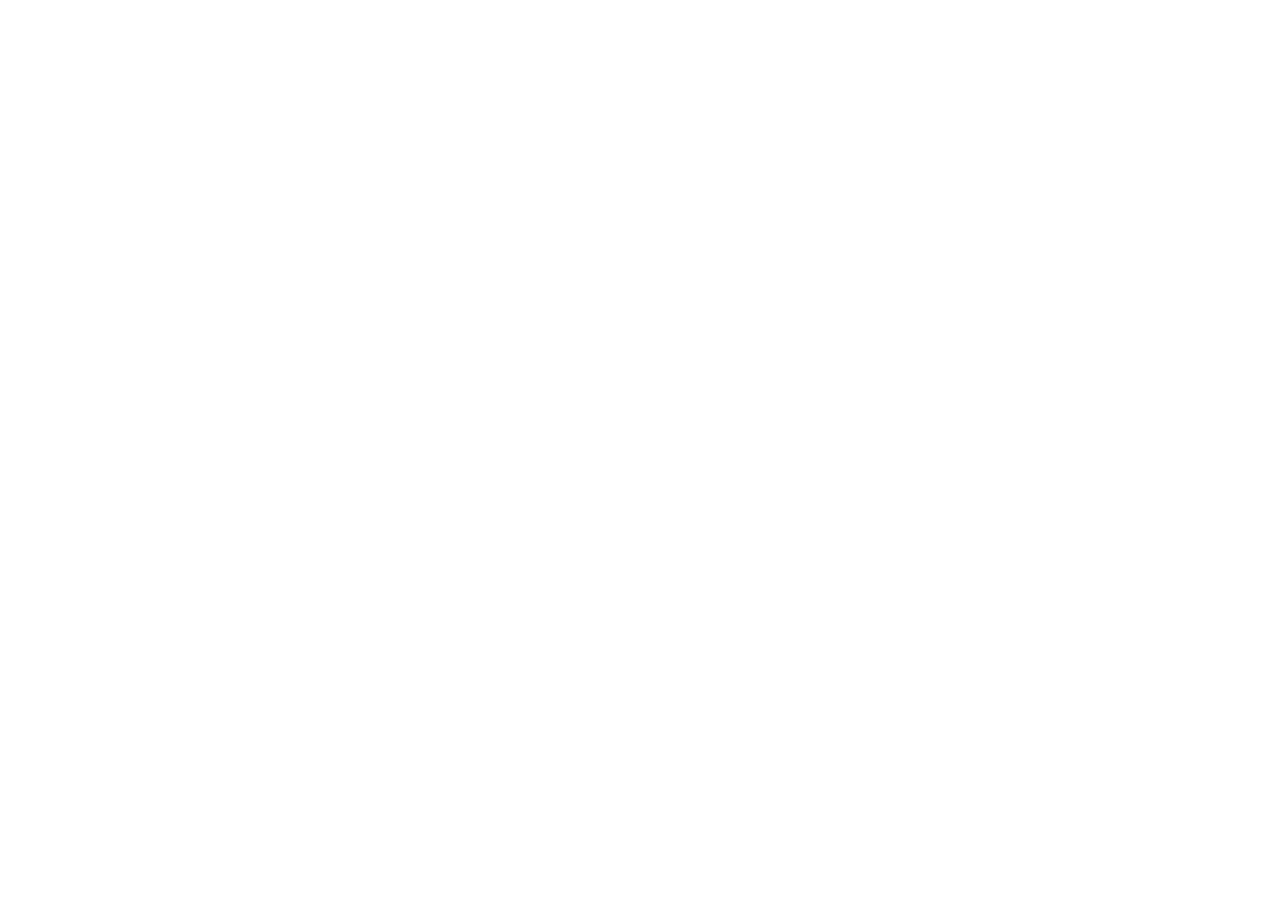
==== index.html @ 147e4f9a "feat: scaffold squeeze page redesign project Initialize React application with Tailwind CSS, Vite, a" ====
<!doctype html>
<html lang="pt-BR">
  <head>
    <meta charset="UTF-8" />
    <meta name="viewport" content="width=device-width, initial-scale=1.0" />
    <title>The Stories — Redesign e Otimizador de Squeeze Page</title>
    <meta name="description" content="Diagnóstico de conversão aprofundado e redesign editorial de alta performance para a squeeze page de The Stories (thestories.cc), com testes de variantes, prévia de edições, comparador antes/depois e exportador de código limpo pronto para publicação." />
    <meta property="og:title" content="The Stories — Redesign e Otimizador de Squeeze Page" />
    <meta property="og:description" content="Diagnóstico de conversão aprofundado e redesign editorial de alta performance para a squeeze page de The Stories (thestories.cc), com testes de variantes, prévia de edições, comparador antes/depois e exportador de código limpo pronto para publicação." />
    <meta property="og:type" content="website" />
    <meta name="twitter:card" content="summary_large_image" />
    <link rel="preconnect" href="https://fonts.googleapis.com" />
    <link rel="preconnect" href="https://fonts.gstatic.com" crossorigin />
    <link href="https://fonts.googleapis.com/css2?family=Cormorant+Garamond:ital,wght@0,400;0,500;0,600;0,700;1,400;1,600&family=Newsreader:ital,opsz,wght@0,6..72,400;0,6..72,500;1,6..72,400;1,500&family=Plus+Jakarta+Sans:wght@400;500;600;700&display=swap" rel="stylesheet" />
    <link rel="icon" type="image/vnd.microsoft.icon" href="https://fonts.gstatic.com/s/e/notoemoji/17.0/1f9f8/32.png" />
  </head>
  <body class="bg-stone-50 text-stone-900 antialiased selection:bg-stone-200 selection:text-stone-900">
    <div id="root"></div>
    <script type="module" src="/src/main.tsx"></script>
  </body>
</html>
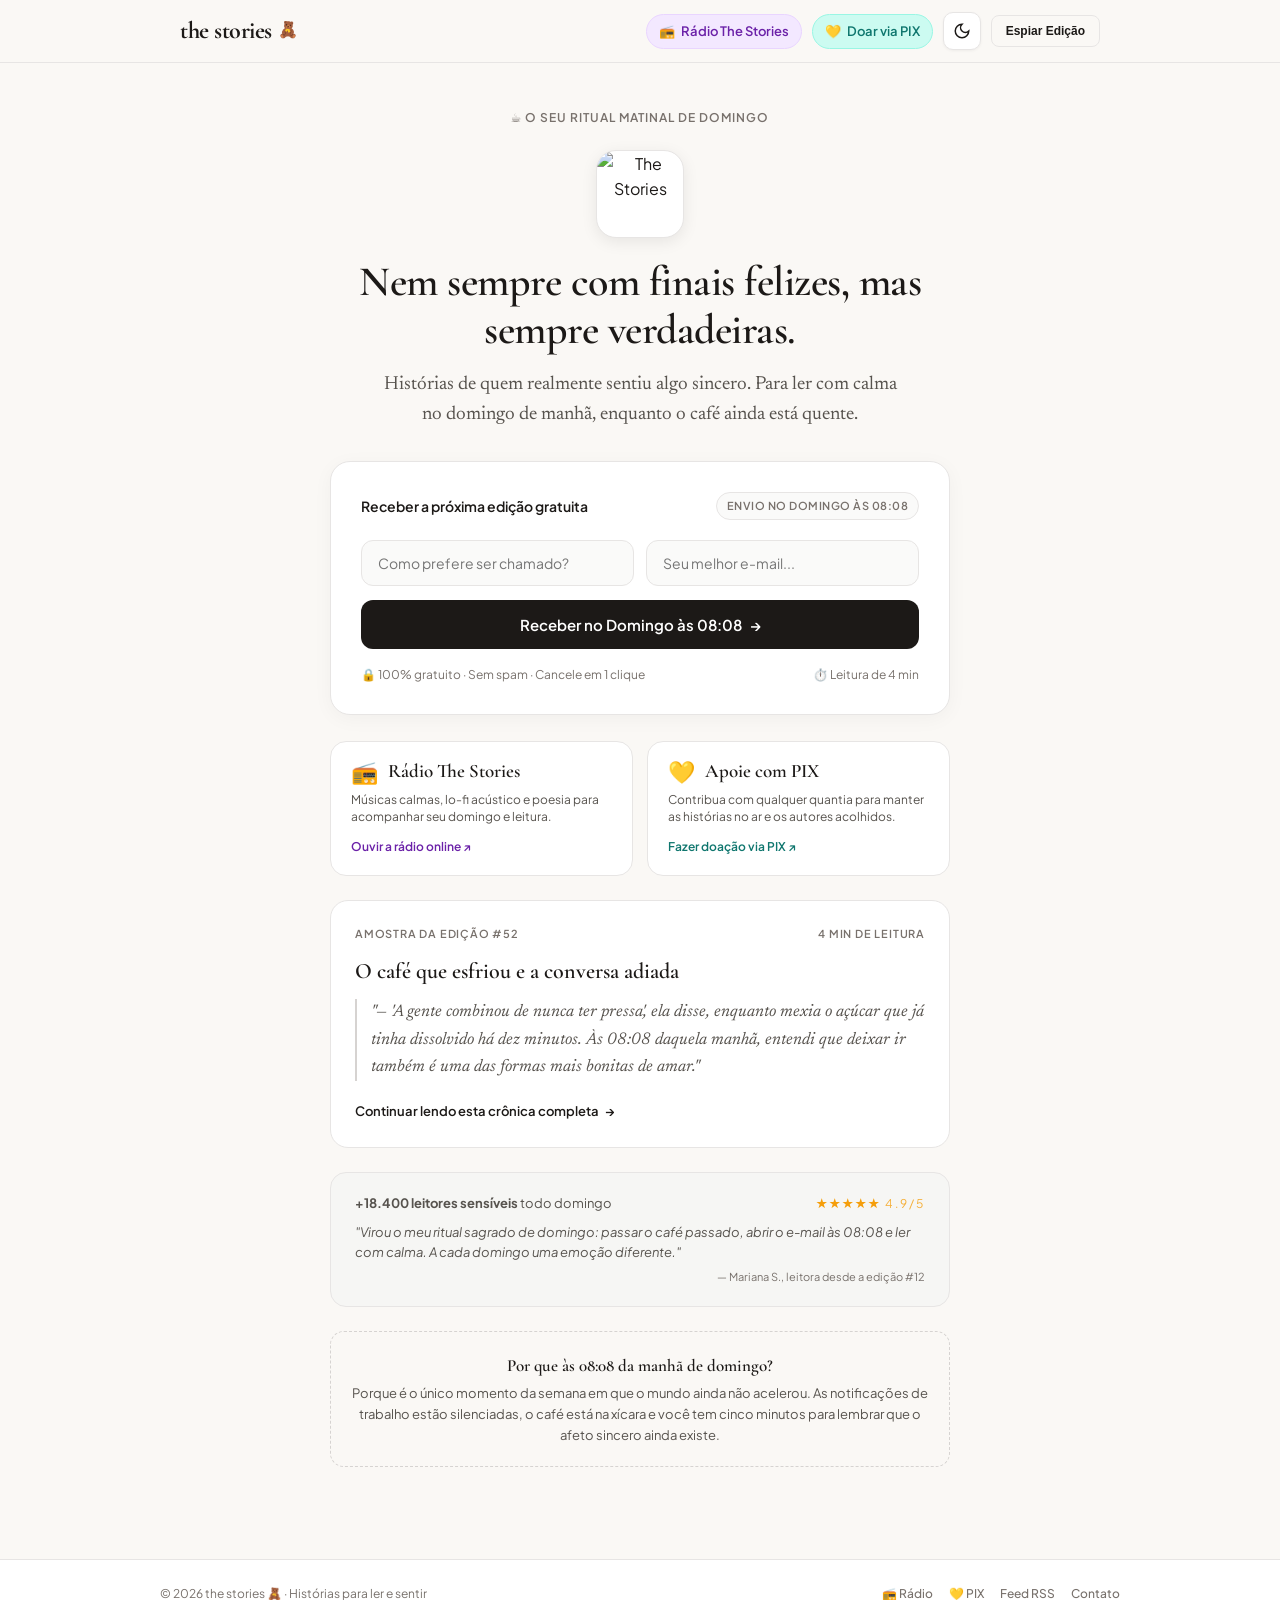
==== commit 9de3ce0e: "chore: update SEO and site infrastructure Standardize metadata across HTML files to improve indexing" ====
--- a/index.html
+++ b/index.html
@@ -1,22 +1,335 @@
-<!doctype html>
+<!DOCTYPE html>
 <html lang="pt-BR">
-  <head>
-    <meta charset="UTF-8" />
-    <meta name="viewport" content="width=device-width, initial-scale=1.0" />
-    <title>The Stories — Redesign e Otimizador de Squeeze Page</title>
-    <meta name="description" content="Diagnóstico de conversão aprofundado e redesign editorial de alta performance para a squeeze page de The Stories (thestories.cc), com testes de variantes, prévia de edições, comparador antes/depois e exportador de código limpo pronto para publicação." />
-    <meta property="og:title" content="The Stories — Redesign e Otimizador de Squeeze Page" />
-    <meta property="og:description" content="Diagnóstico de conversão aprofundado e redesign editorial de alta performance para a squeeze page de The Stories (thestories.cc), com testes de variantes, prévia de edições, comparador antes/depois e exportador de código limpo pronto para publicação." />
-    <meta property="og:type" content="website" />
-    <meta name="twitter:card" content="summary_large_image" />
-    <link rel="preconnect" href="https://fonts.googleapis.com" />
-    <link rel="preconnect" href="https://fonts.gstatic.com" crossorigin />
-    <link href="https://fonts.googleapis.com/css2?family=Cormorant+Garamond:ital,wght@0,400;0,500;0,600;0,700;1,400;1,600&family=Newsreader:ital,opsz,wght@0,6..72,400;0,6..72,500;1,6..72,400;1,500&family=Plus+Jakarta+Sans:wght@400;500;600;700&display=swap" rel="stylesheet" />
-    <link rel="icon" type="image/vnd.microsoft.icon" href="https://fonts.gstatic.com/s/e/notoemoji/17.0/1f9f8/32.png" />
-  </head>
-  <body class="bg-stone-50 text-stone-900 antialiased selection:bg-stone-200 selection:text-stone-900">
-    <div id="root"></div>
-    <script type="module" src="/src/main.tsx"></script>
-  </body>
+<head>
+  <meta charset="UTF-8">
+  <meta name="viewport" content="width=device-width, initial-scale=1.0">
+
+  <!-- SEO Primário -->
+  <title>The Stories: Histórias Verdadeiras para Ler e Sentir</title>
+  <meta name="title" content="The Stories: Histórias Verdadeiras para Ler e Sentir">
+  <meta name="description" content="Histórias reais de amor, desencontros e recomeços para o seu domingo de manhã. Assine gratuitamente e receba doses de sentimento direto na sua caixa de entrada às 08:08.">
+  <link rel="canonical" href="https://www.thestories.cc/">
+  <meta name="language" content="Portuguese">
+  <meta name="author" content="The Stories">
+  <meta name="publisher" content="The Stories">
+
+  <!-- Diretivas de Rastreamento para Mecanismos de Busca (Google, Bing, Yahoo) -->
+  <meta name="robots" content="index, follow, max-image-preview:large, max-snippet:-1, max-video-preview:-1">
+  <meta name="googlebot" content="index, follow, max-snippet:-1, max-image-preview:large, max-video-preview:-1">
+  <meta name="bingbot" content="index, follow, max-snippet:-1, max-image-preview:large, max-video-preview:-1">
+
+  <!-- Diretivas Específicas para Inteligências Artificiais e Motores de LLM (OpenAI, Perplexity, Claude, Gemini, etc.) -->
+  <meta name="GPTBot" content="index, follow">
+  <meta name="ChatGPT-User" content="index, follow">
+  <meta name="Google-Extended" content="index, follow">
+  <meta name="PerplexityBot" content="index, follow">
+  <meta name="ClaudeBot" content="index, follow">
+  <meta name="anthropic-ai" content="index, follow">
+  <meta name="cohere-ai" content="index, follow">
+  <meta name="CCBot" content="index, follow">
+  <meta name="meta-externalagent" content="index, follow">
+  <meta name="Applebot" content="index, follow">
+  <meta name="Applebot-Extended" content="index, follow">
+
+  <!-- Metatags de Contexto Semântico para IA -->
+  <meta name="ai:summary" content="The Stories é uma publicação editorial dominical brasileira com histórias reais, crônicas intimistas e literatura sincera enviadas gratuitamente por e-mail todo domingo às 08:08. Conta também com a Rádio The Stories e apoio via PIX.">
+  <meta name="ai:author" content="The Stories">
+  <meta name="ai:content_type" content="creative nonfiction, newsletter, literature, audio radio">
+  <meta name="ai:frequency" content="weekly (Sunday 08:08)">
+
+  <!-- Open Graph / WhatsApp / Facebook / LinkedIn -->
+  <meta property="og:type" content="website">
+  <meta property="og:url" content="https://www.thestories.cc/">
+  <meta property="og:title" content="The Stories: Histórias Verdadeiras para Ler e Sentir">
+  <meta property="og:description" content="Histórias reais, cultura e afeto para o seu domingo de manhã. Assine gratuitamente e receba às 08:08 na sua caixa de entrada!">
+  <meta property="og:image" content="https://www.thestories.cc/img/social.jpg?v=260623">
+  <meta property="og:site_name" content="The Stories">
+  <meta property="og:locale" content="pt_BR">
+
+  <!-- Twitter / X -->
+  <meta name="twitter:card" content="summary_large_image">
+  <meta name="twitter:url" content="https://www.thestories.cc/">
+  <meta name="twitter:title" content="The Stories: Histórias Verdadeiras para Ler e Sentir">
+  <meta name="twitter:description" content="Histórias reais de amor e recomeços entregues todo domingo às 08:08.">
+  <meta name="twitter:image" content="https://www.thestories.cc/img/social.jpg?v=260623">
+
+  <!-- Favicon e RSS Oficial -->
+  <link rel="icon" type="image/vnd.microsoft.icon" href="https://fonts.gstatic.com/s/e/notoemoji/17.0/1f9f8/32.png"/>
+  <link rel="service.post" type="application/atom+xml" title="The Stories - Atom" href="https://feeds.feedburner.com/thestoriescc" />
+
+  <!-- Tipografia Editorial Google Fonts -->
+  <link rel="preconnect" href="https://fonts.googleapis.com">
+  <link rel="preconnect" href="https://fonts.gstatic.com" crossorigin>
+  <link href="https://fonts.googleapis.com/css2?family=Cormorant+Garamond:ital,wght@0,500;0,600;0,700;1,400;1,600&family=Newsreader:ital,opsz,wght@0,6..72,400;0,6..72,500;1,6..72,400&family=Plus+Jakarta+Sans:wght@400;500;600;700&display=swap" rel="stylesheet">
+
+  <!-- Google Tag Manager Oficial -->
+  <script async src="https://www.googletagmanager.com/gtag/js?id=G-TZBPFV014K"></script>
+  <script>
+    window.dataLayer = window.dataLayer || [];
+    function gtag(){dataLayer.push(arguments);}
+    gtag('js', new Date());
+    gtag('config', 'G-TZBPFV014K', { 'cookie_domain': 'auto' });
+  </script>
+
+  <!-- Schema.org Dados Estruturados (JSON-LD) para Rastreamento Semântico e Compreensão de IA -->
+  <script type="application/ld+json">
+  {
+    "@context": "https://schema.org",
+    "@graph": [
+      {
+        "@type": "WebSite",
+        "@id": "https://www.thestories.cc/#website",
+        "url": "https://www.thestories.cc/",
+        "name": "The Stories",
+        "description": "Histórias reais de amor, desencontros e recomeços para ler no domingo de manhã às 08:08.",
+        "inLanguage": "pt-BR",
+        "publisher": {
+          "@id": "https://www.thestories.cc/#organization"
+        }
+      },
+      {
+        "@type": "NewsMediaOrganization",
+        "@id": "https://www.thestories.cc/#organization",
+        "name": "The Stories",
+        "url": "https://www.thestories.cc/",
+        "logo": {
+          "@type": "ImageObject",
+          "url": "https://i.imgur.com/owFGbM2.png",
+          "width": "200",
+          "height": "200"
+        },
+        "sameAs": [
+          "https://thestories.cc/radio",
+          "https://thestories.cc/pix",
+          "https://feeds.feedburner.com/thestoriescc"
+        ]
+      },
+      {
+        "@type": "Periodical",
+        "@id": "https://www.thestories.cc/#periodical",
+        "name": "The Stories — Edição Dominical",
+        "description": "Crônicas reais, intimidade e literatura para ler no domingo de manhã às 08:08.",
+        "issuanceType": "Weekly",
+        "frequency": "P1W",
+        "offers": {
+          "@type": "Offer",
+          "price": "0",
+          "priceCurrency": "BRL",
+          "availability": "https://schema.org/InStock",
+          "description": "Assinatura gratuita semanal por e-mail"
+        }
+      }
+    ]
+  }
+  </script>
+
+  <!-- Estilos Nativos CSS (Zero dependências externas de build) -->
+  <link rel="stylesheet" href="/style.css">
+</head>
+<body>
+
+  <!-- Topo com Logo, Links (Rádio e PIX) e Alternador Sol/Lua -->
+  <header>
+    <div class="header-container">
+      <a href="/" class="brand-logo-text" title="The Stories — Página Inicial">
+        <span>the stories</span>
+        <span style="font-size: 16px;">🧸</span>
+      </a>
+
+      <div class="header-actions">
+        <!-- Botão Rádio The Stories -->
+        <a href="https://thestories.cc/radio" class="nav-action-link nav-radio" target="_blank" rel="noopener noreferrer" title="Ouvir a Rádio The Stories">
+          <span>📻</span>
+          <span>Rádio<span class="btn-label-long"> The Stories</span></span>
+        </a>
+
+        <!-- Botão Apoio / Doação PIX -->
+        <a href="https://thestories.cc/pix" class="nav-action-link nav-pix" target="_blank" rel="noopener noreferrer" title="Apoiar o projeto via PIX">
+          <span>💛</span>
+          <span>Doar<span class="btn-label-long"> via PIX</span></span>
+        </a>
+
+        <!-- Botão Alternador Sol / Lua (Claro / Escuro) -->
+        <button
+          type="button"
+          class="theme-toggle-btn"
+          id="themeToggleBtn"
+          onclick="toggleTheme()"
+          title="Alternar entre modo Claro e Escuro"
+          aria-label="Alternar modo claro e escuro"
+        >
+          <!-- Ícone da Lua (exibido no modo Claro) -->
+          <svg class="icon-moon" xmlns="http://www.w3.org/2000/svg" viewBox="0 0 24 24" fill="none" stroke="currentColor">
+            <path d="M12 3a6 6 0 0 0 9 9 9 9 0 1 1-9-9Z"></path>
+          </svg>
+          <!-- Ícone do Sol (exibido no modo Escuro) -->
+          <svg class="icon-sun" xmlns="http://www.w3.org/2000/svg" viewBox="0 0 24 24" fill="none" stroke="currentColor">
+            <circle cx="12" cy="12" r="4"></circle>
+            <path d="M12 2v2"></path>
+            <path d="M12 20v2"></path>
+            <path d="m4.93 4.93 1.41 1.41"></path>
+            <path d="m17.66 17.66 1.41 1.41"></path>
+            <path d="M2 12h2"></path>
+            <path d="M20 12h2"></path>
+            <path d="m6.34 17.66-1.41 1.41"></path>
+            <path d="m19.07 4.93-1.41 1.41"></path>
+          </svg>
+        </button>
+
+        <button type="button" class="header-cta-btn" onclick="openStoryModal()">
+          <span>Espiar Edição</span>
+        </button>
+      </div>
+    </div>
+  </header>
+
+  <!-- Conteúdo Principal -->
+  <main id="topo">
+    <div class="kicker">
+      <span>☕ O seu ritual matinal de domingo</span>
+    </div>
+
+    <!-- Logo Oficial Perfeitamente Centralizada -->
+    <div class="logo-container" style="display: flex; justify-content: center; align-items: center; width: 100%; margin: 0 auto 20px auto; text-align: center;">
+      <img src="https://i.imgur.com/owFGbM2.png" alt="The Stories" class="logo" width="88" height="88" style="display: block; margin: 0 auto;" />
+    </div>
+
+    <!-- Título Principal -->
+    <h1>Nem sempre com finais felizes, mas sempre verdadeiras.</h1>
+
+    <!-- Descrição com Proposta de Valor -->
+    <p class="description">
+      Histórias de quem realmente sentiu algo sincero. Para ler com calma no domingo de manhã, enquanto o café ainda está quente.
+    </p>
+
+    <!-- Formulário Oficial com Integração Real do app.thestories.cc -->
+    <div class="form-card" id="formulario">
+      <div class="form-header">
+        <span class="form-title">Receber a próxima edição gratuita</span>
+        <span class="form-schedule-tag">Envio no Domingo às 08:08</span>
+      </div>
+
+      <script>var submitted = false;</script>
+      <iframe name="hidden_iframe" id="hidden_iframe" style="display:none;" onload="if(submitted) { window.location='https://thestories.cc/obrigado'; }"></iframe>
+
+      <form class="subscribe-form" action="https://app.thestories.cc/subscription/form" method="POST" target="hidden_iframe" onsubmit="submitted=true;">
+        <input type="hidden" name="nonce" />
+        <input id="02785" type="checkbox" name="l" checked value="027850e9-f9e0-4bd9-9d7b-37b5ce9c00ac" style="display:none;" />
+
+        <div class="input-grid">
+          <input type="text" name="name" placeholder="Como prefere ser chamado?" autocomplete="given-name">
+          <input type="email" name="email" placeholder="Seu melhor e-mail..." required autocomplete="email">
+        </div>
+
+        <button type="submit" class="btn-submit">
+          <span>Receber no Domingo às 08:08</span>
+          <span>→</span>
+        </button>
+      </form>
+
+      <div class="trust-guarantee">
+        <span>🔒 100% gratuito · Sem spam · Cancele em 1 clique</span>
+        <span>⏱️ Leitura de 4 min</span>
+      </div>
+    </div>
+
+    <!-- Destaque para Rádio e Doação PIX -->
+    <div class="channels-grid">
+      <a href="https://thestories.cc/radio" target="_blank" rel="noopener noreferrer" class="channel-card channel-radio" title="Ouvir Rádio The Stories">
+        <div>
+          <div class="channel-top">
+            <span class="channel-icon">📻</span>
+            <div class="channel-title">Rádio The Stories</div>
+          </div>
+          <div class="channel-desc">Músicas calmas, lo-fi acústico e poesia para acompanhar seu domingo e leitura.</div>
+        </div>
+        <div class="channel-action">Ouvir a rádio online ↗</div>
+      </a>
+
+      <a href="https://thestories.cc/pix" target="_blank" rel="noopener noreferrer" class="channel-card channel-pix" title="Apoiar o projeto via PIX">
+        <div>
+          <div class="channel-top">
+            <span class="channel-icon">💛</span>
+            <div class="channel-title">Apoie com PIX</div>
+          </div>
+          <div class="channel-desc">Contribua com qualquer quantia para manter as histórias no ar e os autores acolhidos.</div>
+        </div>
+        <div class="channel-action">Fazer doação via PIX ↗</div>
+      </a>
+    </div>
+
+    <!-- Amostra de Domingo (Degustação de Conteúdo) -->
+    <div class="teaser-card">
+      <div class="teaser-top">
+        <span>Amostra da Edição #52</span>
+        <span>4 min de leitura</span>
+      </div>
+      <div class="teaser-title">O café que esfriou e a conversa adiada</div>
+      <div class="teaser-quote">
+        "— 'A gente combinou de nunca ter pressa', ela disse, enquanto mexia o açúcar que já tinha dissolvido há dez minutos. Às 08:08 daquela manhã, entendi que deixar ir também é uma das formas mais bonitas de amar."
+      </div>
+      <button type="button" class="teaser-read-btn" onclick="openStoryModal()">
+        <span>Continuar lendo esta crônica completa</span>
+        <span>→</span>
+      </button>
+    </div>
+
+    <!-- Prova Social -->
+    <div class="social-proof-box">
+      <div class="social-proof-header">
+        <div><strong>+18.400 leitores sensíveis</strong> todo domingo</div>
+        <div class="stars">★★★★★ <span style="font-size:12px; opacity:0.8;">4.9/5</span></div>
+      </div>
+      <div class="testimonial-text">
+        "Virou o meu ritual sagrado de domingo: passar o café passado, abrir o e-mail às 08:08 e ler com calma. A cada domingo uma emoção diferente."
+      </div>
+      <div class="testimonial-author">— Mariana S., leitora desde a edição #12</div>
+    </div>
+
+    <!-- Contexto do Ritual das 08:08 -->
+    <div class="ritual-section">
+      <strong>Por que às 08:08 da manhã de domingo?</strong>
+      Porque é o único momento da semana em que o mundo ainda não acelerou. As notificações de trabalho estão silenciadas, o café está na xícara e você tem cinco minutos para lembrar que o afeto sincero ainda existe.
+    </div>
+  </main>
+
+  <!-- Rodapé -->
+  <footer>
+    <div class="footer-content">
+      <div>© 2026 the stories 🧸 · Histórias para ler e sentir</div>
+      <div class="footer-links">
+        <a href="https://thestories.cc/radio" target="_blank" rel="noopener noreferrer">📻 Rádio</a>
+        <a href="https://thestories.cc/pix" target="_blank" rel="noopener noreferrer">💛 PIX</a>
+        <a href="https://feeds.feedburner.com/thestoriescc" target="_blank" rel="noopener noreferrer">Feed RSS</a>
+        <a href="mailto:contato@thestories.cc">Contato</a>
+      </div>
+    </div>
+  </footer>
+
+  <!-- Modal Interativo de Leitura Completa -->
+  <div class="modal-backdrop" id="storyModal" onclick="closeStoryModal(event)">
+    <div class="modal-card" onclick="event.stopPropagation()">
+      <button type="button" class="modal-close-btn" onclick="closeStoryModal()" aria-label="Fechar">&times;</button>
+      
+      <div class="modal-meta">Edição #52 · Domingo às 08:08</div>
+      <h2 class="modal-title">O café que esfriou e a conversa adiada</h2>
+
+      <div class="modal-body">
+        <p>A gente combinou de nunca ter pressa, ela disse, enquanto mexia o açúcar que já tinha dissolvido há dez minutos. A xícara de porcelana já estava morna, mas ninguém ousava interromper o silêncio que precedia a decisão.</p>
+        <p>O amor adulto raramente acaba com portas batendo ou gritos no corredor. Na maioria das vezes, ele termina assim: com duas pessoas que ainda se gostam muito, sentadas frente a frente, percebendo que os futuros que desenharam já não cabem na mesma mala.</p>
+        <p>Quando perguntei se doía, ela sorriu com aquele canto de boca que sempre me desarmava: "Dói, mas é uma dor limpa. Pior seria insistir até transformar afeto em rancor."</p>
+        <p>Às 08:08 daquela manhã de domingo, entendi que deixar ir também é uma das formas mais bonitas e corajosas de amar.</p>
+      </div>
+
+      <div class="modal-cta-box">
+        <h3>Gostou desta crônica?</h3>
+        <p>Todo domingo às 08:08 uma nova história real chega ao seu e-mail.</p>
+        <button type="button" onclick="closeModalAndScroll()">Quero receber no meu e-mail</button>
+      </div>
+    </div>
+  </div>
+
+  <!-- JavaScript Nativo Puro -->
+  <script src="/script.js"></script>
+</body>
 </html>
-
--- a/style.css
+++ b/style.css
@@ -0,0 +1,752 @@
+/* ==========================================================================
+   The Stories — Squeeze Page Oficial (Estilos Puros Vanilla CSS)
+   Suporta Modo Claro (Alabaster Editorial) e Modo Escuro (Veludo Noturno)
+   ========================================================================== */
+
+:root {
+  --bg-color: #FAF8F5;
+  --card-bg: #FFFFFF;
+  --text-main: #1C1917;
+  --text-muted: #57534E;
+  --text-subtle: #78716C;
+  --border-color: #E7E5E4;
+  --border-focus: #1C1917;
+  --input-bg: #FAFAF9;
+  --btn-bg: #1C1917;
+  --btn-hover: #292524;
+  --btn-text: #FFFFFF;
+  --header-bg: rgba(250, 248, 245, 0.94);
+  --box-highlight: rgba(245, 245, 244, 0.7);
+  --border-dashed: #D6D3D1;
+  --quote-border: #D6D3D1;
+  --modal-bg: #FAF8F5;
+  --modal-card-bg: #FFFFFF;
+  --shadow-soft: 0 4px 20px rgba(0, 0, 0, 0.04);
+  --radio-badge-bg: #F3E8FF;
+  --radio-badge-text: #6B21A8;
+  --radio-badge-border: #E9D5FF;
+  --pix-badge-bg: #CCFBF1;
+  --pix-badge-text: #0F766E;
+  --pix-badge-border: #99F6E4;
+  --max-width: 660px;
+}
+
+[data-theme="dark"] {
+  --bg-color: #121110;
+  --card-bg: #1A1918;
+  --text-main: #F5F5F4;
+  --text-muted: #A8A29E;
+  --text-subtle: #78716C;
+  --border-color: #2E2C29;
+  --border-focus: #F5F5F4;
+  --input-bg: #22201E;
+  --btn-bg: #F5F5F4;
+  --btn-hover: #FFFFFF;
+  --btn-text: #121110;
+  --header-bg: rgba(18, 17, 16, 0.94);
+  --box-highlight: rgba(30, 28, 26, 0.75);
+  --border-dashed: #3E3B37;
+  --quote-border: #44403C;
+  --modal-bg: #1A1918;
+  --modal-card-bg: #22201E;
+  --shadow-soft: 0 4px 25px rgba(0, 0, 0, 0.45);
+  --radio-badge-bg: #2E1065;
+  --radio-badge-text: #D8B4FE;
+  --radio-badge-border: #581C87;
+  --pix-badge-bg: #134E4A;
+  --pix-badge-text: #5EEAD4;
+  --pix-badge-border: #115E59;
+}
+
+* {
+  margin: 0;
+  padding: 0;
+  box-sizing: border-box;
+  transition: background-color 0.22s ease, border-color 0.22s ease, color 0.22s ease, fill 0.22s ease;
+}
+
+body {
+  font-family: 'Plus Jakarta Sans', system-ui, -apple-system, BlinkMacSystemFont, 'Segoe UI', Roboto, sans-serif;
+  background-color: var(--bg-color);
+  color: var(--text-main);
+  line-height: 1.6;
+  min-height: 100vh;
+  display: flex;
+  flex-direction: column;
+  -webkit-font-smoothing: antialiased;
+}
+
+/* --------------------------------------------------------------------------
+   Cabeçalho Superior
+   -------------------------------------------------------------------------- */
+header {
+  border-bottom: 1px solid var(--border-color);
+  background: var(--header-bg);
+  backdrop-filter: blur(8px);
+  -webkit-backdrop-filter: blur(8px);
+  position: sticky;
+  top: 0;
+  z-index: 40;
+}
+
+.header-container {
+  max-width: 960px;
+  margin: 0 auto;
+  padding: 12px 20px;
+  display: flex;
+  align-items: center;
+  justify-content: space-between;
+  gap: 16px;
+}
+
+.brand-logo-text {
+  font-family: 'Cormorant Garamond', Georgia, serif;
+  font-size: 24px;
+  font-weight: 700;
+  color: var(--text-main);
+  text-decoration: none;
+  letter-spacing: -0.5px;
+  display: flex;
+  align-items: center;
+  gap: 6px;
+}
+
+.header-actions {
+  display: flex;
+  align-items: center;
+  gap: 10px;
+  flex-wrap: wrap;
+}
+
+/* Links em destaque no topo (Rádio, PIX) */
+.nav-action-link {
+  font-size: 13px;
+  font-weight: 600;
+  text-decoration: none;
+  padding: 6px 12px;
+  border-radius: 9999px;
+  display: inline-flex;
+  align-items: center;
+  gap: 6px;
+  transition: all 0.2s ease;
+}
+
+.nav-radio {
+  background: var(--radio-badge-bg);
+  color: var(--radio-badge-text);
+  border: 1px solid var(--radio-badge-border);
+}
+.nav-radio:hover {
+  transform: translateY(-1px);
+  filter: brightness(1.05);
+}
+
+.nav-pix {
+  background: var(--pix-badge-bg);
+  color: var(--pix-badge-text);
+  border: 1px solid var(--pix-badge-border);
+}
+.nav-pix:hover {
+  transform: translateY(-1px);
+  filter: brightness(1.05);
+}
+
+/* Botão Alternador Sol / Lua */
+.theme-toggle-btn {
+  background: var(--card-bg);
+  color: var(--text-main);
+  border: 1px solid var(--border-color);
+  width: 38px;
+  height: 38px;
+  border-radius: 10px;
+  display: flex;
+  align-items: center;
+  justify-content: center;
+  cursor: pointer;
+  padding: 0;
+  box-shadow: 0 1px 3px rgba(0, 0, 0, 0.05);
+  transition: all 0.2s ease;
+}
+
+.theme-toggle-btn:hover {
+  border-color: var(--border-focus);
+  transform: scale(1.04);
+}
+
+.theme-toggle-btn svg {
+  width: 18px;
+  height: 18px;
+  stroke-width: 2;
+}
+
+/* Mostrar Lua no Claro e Sol no Escuro */
+.icon-sun { display: none; }
+.icon-moon { display: block; }
+[data-theme="dark"] .icon-sun { display: block; }
+[data-theme="dark"] .icon-moon { display: none; }
+
+.header-cta-btn {
+  font-size: 12px;
+  font-weight: 600;
+  background: transparent;
+  color: var(--text-main);
+  border: 1px solid var(--border-color);
+  padding: 8px 14px;
+  border-radius: 8px;
+  cursor: pointer;
+  display: inline-flex;
+  align-items: center;
+  gap: 6px;
+  transition: all 0.15s ease;
+}
+
+.header-cta-btn:hover {
+  background: var(--card-bg);
+  border-color: var(--border-focus);
+}
+
+/* --------------------------------------------------------------------------
+   Conteúdo Principal
+   -------------------------------------------------------------------------- */
+main {
+  max-width: var(--max-width);
+  width: 100%;
+  margin: 0 auto;
+  padding: 40px 20px 60px 20px;
+  text-align: center;
+  flex: 1;
+}
+
+.kicker {
+  display: inline-flex;
+  align-items: center;
+  justify-content: center;
+  gap: 6px;
+  font-size: 12px;
+  font-weight: 600;
+  text-transform: uppercase;
+  letter-spacing: 1px;
+  color: var(--text-subtle);
+  margin: 0 auto 22px auto;
+}
+
+.logo-container {
+  display: flex;
+  justify-content: center;
+  align-items: center;
+  width: 100%;
+  margin: 0 auto 20px auto;
+  text-align: center;
+}
+
+.logo {
+  display: block;
+  margin: 0 auto;
+  width: 88px;
+  height: 88px;
+  object-fit: contain;
+  border-radius: 20px;
+  box-shadow: 0 4px 16px rgba(0, 0, 0, 0.08);
+  border: 1px solid var(--border-color);
+  background: #FFFFFF;
+}
+
+h1 {
+  font-family: 'Cormorant Garamond', Georgia, serif;
+  font-size: 42px;
+  font-weight: 600;
+  line-height: 1.15;
+  color: var(--text-main);
+  margin-bottom: 16px;
+  letter-spacing: -0.5px;
+}
+
+.description {
+  font-family: 'Newsreader', Georgia, serif;
+  font-size: 19px;
+  font-weight: 400;
+  color: var(--text-muted);
+  max-width: 520px;
+  margin: 0 auto 32px auto;
+  line-height: 1.55;
+}
+
+/* --------------------------------------------------------------------------
+   Card do Formulário Oficial de Inscrição
+   -------------------------------------------------------------------------- */
+.form-card {
+  background: var(--card-bg);
+  border: 1px solid var(--border-color);
+  border-radius: 20px;
+  padding: 30px;
+  box-shadow: var(--shadow-soft);
+  margin-bottom: 26px;
+}
+
+.form-header {
+  display: flex;
+  justify-content: space-between;
+  align-items: center;
+  margin-bottom: 20px;
+  flex-wrap: wrap;
+  gap: 8px;
+}
+
+.form-title {
+  font-size: 14px;
+  font-weight: 600;
+  color: var(--text-main);
+}
+
+.form-schedule-tag {
+  font-size: 11px;
+  font-weight: 600;
+  text-transform: uppercase;
+  letter-spacing: 0.5px;
+  background: var(--input-bg);
+  padding: 4px 10px;
+  border-radius: 20px;
+  color: var(--text-subtle);
+  border: 1px solid var(--border-color);
+}
+
+.input-grid {
+  display: grid;
+  grid-template-columns: 1fr 1fr;
+  gap: 12px;
+  margin-bottom: 14px;
+}
+
+input[type="text"],
+input[type="email"] {
+  width: 100%;
+  padding: 13px 16px;
+  border: 1px solid var(--border-color);
+  border-radius: 12px;
+  background: var(--input-bg);
+  color: var(--text-main);
+  font-size: 14px;
+  outline: none;
+  font-family: inherit;
+  transition: border-color 0.15s ease, box-shadow 0.15s ease;
+}
+
+input[type="text"]:focus,
+input[type="email"]:focus {
+  border-color: var(--border-focus);
+  box-shadow: 0 0 0 3px rgba(0, 0, 0, 0.05);
+}
+
+[data-theme="dark"] input[type="text"]:focus,
+[data-theme="dark"] input[type="email"]:focus {
+  box-shadow: 0 0 0 3px rgba(255, 255, 255, 0.1);
+}
+
+.btn-submit {
+  width: 100%;
+  padding: 15px 24px;
+  background: var(--btn-bg);
+  color: var(--btn-text);
+  border: none;
+  border-radius: 12px;
+  font-size: 15px;
+  font-weight: 600;
+  cursor: pointer;
+  display: flex;
+  align-items: center;
+  justify-content: center;
+  gap: 8px;
+  transition: all 0.15s ease;
+  font-family: inherit;
+}
+
+.btn-submit:hover {
+  background: var(--btn-hover);
+  transform: translateY(-1px);
+}
+
+.trust-guarantee {
+  margin-top: 16px;
+  font-size: 12px;
+  color: var(--text-subtle);
+  display: flex;
+  align-items: center;
+  justify-content: space-between;
+  flex-wrap: wrap;
+  gap: 8px;
+}
+
+/* --------------------------------------------------------------------------
+   Cards de Acesso: Rádio The Stories e Apoio PIX
+   -------------------------------------------------------------------------- */
+.channels-grid {
+  display: grid;
+  grid-template-columns: 1fr 1fr;
+  gap: 14px;
+  margin-bottom: 24px;
+  text-align: left;
+}
+
+.channel-card {
+  background: var(--card-bg);
+  border: 1px solid var(--border-color);
+  border-radius: 16px;
+  padding: 18px 20px;
+  display: flex;
+  flex-direction: column;
+  justify-content: space-between;
+  text-decoration: none;
+  color: inherit;
+  transition: transform 0.2s ease, border-color 0.2s ease, box-shadow 0.2s ease;
+}
+
+.channel-card:hover {
+  transform: translateY(-2px);
+  border-color: var(--border-focus);
+  box-shadow: var(--shadow-soft);
+}
+
+.channel-top {
+  display: flex;
+  align-items: center;
+  gap: 10px;
+  margin-bottom: 8px;
+}
+
+.channel-icon {
+  font-size: 22px;
+  line-height: 1;
+}
+
+.channel-title {
+  font-family: 'Cormorant Garamond', Georgia, serif;
+  font-size: 19px;
+  font-weight: 600;
+  color: var(--text-main);
+  line-height: 1.2;
+}
+
+.channel-desc {
+  font-size: 12px;
+  color: var(--text-muted);
+  line-height: 1.45;
+  margin-bottom: 12px;
+}
+
+.channel-action {
+  font-size: 12px;
+  font-weight: 600;
+  display: inline-flex;
+  align-items: center;
+  gap: 4px;
+}
+
+.channel-radio .channel-action {
+  color: var(--radio-badge-text);
+}
+
+.channel-pix .channel-action {
+  color: var(--pix-badge-text);
+}
+
+/* --------------------------------------------------------------------------
+   Amostra da Edição (Degustação de Conteúdo)
+   -------------------------------------------------------------------------- */
+.teaser-card {
+  background: var(--card-bg);
+  border: 1px solid var(--border-color);
+  border-radius: 18px;
+  padding: 24px;
+  margin-bottom: 24px;
+  text-align: left;
+}
+
+.teaser-top {
+  display: flex;
+  justify-content: space-between;
+  align-items: center;
+  margin-bottom: 12px;
+  font-size: 11px;
+  font-weight: 600;
+  color: var(--text-subtle);
+  text-transform: uppercase;
+  letter-spacing: 0.8px;
+}
+
+.teaser-title {
+  font-family: 'Cormorant Garamond', Georgia, serif;
+  font-size: 22px;
+  font-weight: 600;
+  color: var(--text-main);
+  margin-bottom: 10px;
+}
+
+.teaser-quote {
+  font-family: 'Newsreader', Georgia, serif;
+  font-style: italic;
+  font-size: 17px;
+  line-height: 1.6;
+  border-left: 2px solid var(--quote-border);
+  padding-left: 14px;
+  color: var(--text-muted);
+  margin-bottom: 16px;
+}
+
+.teaser-read-btn {
+  display: inline-flex;
+  align-items: center;
+  gap: 6px;
+  font-size: 13px;
+  font-weight: 600;
+  color: var(--text-main);
+  background: none;
+  border: none;
+  cursor: pointer;
+  padding: 0;
+  font-family: inherit;
+}
+
+.teaser-read-btn:hover {
+  text-decoration: underline;
+  text-underline-offset: 4px;
+}
+
+/* --------------------------------------------------------------------------
+   Prova Social
+   -------------------------------------------------------------------------- */
+.social-proof-box {
+  border: 1px solid var(--border-color);
+  border-radius: 16px;
+  padding: 20px 24px;
+  background: var(--box-highlight);
+  margin-bottom: 24px;
+  text-align: left;
+}
+
+.social-proof-header {
+  display: flex;
+  align-items: center;
+  justify-content: space-between;
+  font-size: 13px;
+  color: var(--text-muted);
+  margin-bottom: 10px;
+  flex-wrap: wrap;
+  gap: 8px;
+}
+
+.stars {
+  color: #F59E0B;
+  letter-spacing: 2px;
+}
+
+.testimonial-text {
+  font-size: 13px;
+  font-style: italic;
+  color: var(--text-muted);
+  line-height: 1.5;
+}
+
+.testimonial-author {
+  font-size: 11px;
+  color: var(--text-subtle);
+  margin-top: 6px;
+  text-align: right;
+}
+
+/* --------------------------------------------------------------------------
+   Seção Ritual
+   -------------------------------------------------------------------------- */
+.ritual-section {
+  padding: 20px;
+  border-radius: 14px;
+  border: 1px dashed var(--border-dashed);
+  font-size: 13px;
+  color: var(--text-muted);
+  line-height: 1.6;
+  margin-bottom: 32px;
+}
+
+.ritual-section strong {
+  color: var(--text-main);
+  display: block;
+  margin-bottom: 4px;
+  font-family: 'Cormorant Garamond', Georgia, serif;
+  font-size: 17px;
+  font-weight: 600;
+}
+
+/* --------------------------------------------------------------------------
+   Rodapé
+   -------------------------------------------------------------------------- */
+footer {
+  border-top: 1px solid var(--border-color);
+  padding: 24px;
+  font-size: 12px;
+  color: var(--text-subtle);
+  text-align: center;
+  background: var(--card-bg);
+}
+
+.footer-content {
+  max-width: 960px;
+  margin: 0 auto;
+  display: flex;
+  align-items: center;
+  justify-content: space-between;
+  flex-wrap: wrap;
+  gap: 16px;
+}
+
+.footer-links {
+  display: flex;
+  align-items: center;
+  gap: 16px;
+  flex-wrap: wrap;
+}
+
+.footer-links a {
+  color: var(--text-subtle);
+  text-decoration: none;
+  font-weight: 500;
+  display: inline-flex;
+  align-items: center;
+  gap: 4px;
+}
+
+.footer-links a:hover {
+  color: var(--text-main);
+  text-decoration: underline;
+}
+
+/* --------------------------------------------------------------------------
+   Modal de Leitura da Crônica Completa
+   -------------------------------------------------------------------------- */
+.modal-backdrop {
+  display: none;
+  position: fixed;
+  top: 0;
+  left: 0;
+  width: 100%;
+  height: 100%;
+  background: rgba(0, 0, 0, 0.65);
+  backdrop-filter: blur(4px);
+  -webkit-backdrop-filter: blur(4px);
+  z-index: 100;
+  align-items: center;
+  justify-content: center;
+  padding: 16px;
+}
+
+.modal-backdrop.active {
+  display: flex;
+}
+
+.modal-card {
+  background: var(--modal-bg);
+  color: var(--text-main);
+  max-width: 620px;
+  width: 100%;
+  max-height: 85vh;
+  overflow-y: auto;
+  border-radius: 20px;
+  padding: 32px;
+  box-shadow: 0 10px 30px rgba(0, 0, 0, 0.3);
+  border: 1px solid var(--border-color);
+  text-align: left;
+  position: relative;
+}
+
+.modal-close-btn {
+  position: absolute;
+  top: 20px;
+  right: 20px;
+  background: none;
+  border: none;
+  font-size: 24px;
+  color: var(--text-subtle);
+  cursor: pointer;
+  line-height: 1;
+  padding: 4px 8px;
+  border-radius: 6px;
+}
+
+.modal-close-btn:hover {
+  background: var(--border-color);
+  color: var(--text-main);
+}
+
+.modal-meta {
+  font-size: 11px;
+  font-weight: 600;
+  text-transform: uppercase;
+  letter-spacing: 1px;
+  color: var(--text-subtle);
+  margin-bottom: 8px;
+}
+
+.modal-title {
+  font-family: 'Cormorant Garamond', Georgia, serif;
+  font-size: 28px;
+  line-height: 1.25;
+  margin-bottom: 16px;
+  color: var(--text-main);
+}
+
+.modal-body {
+  font-family: 'Newsreader', Georgia, serif;
+  font-size: 18px;
+  line-height: 1.7;
+  color: var(--text-muted);
+}
+
+.modal-body p {
+  margin-bottom: 16px;
+}
+
+.modal-cta-box {
+  margin-top: 24px;
+  padding: 20px;
+  background: var(--modal-card-bg);
+  border-radius: 14px;
+  border: 1px solid var(--border-color);
+  text-align: center;
+}
+
+.modal-cta-box h3 {
+  font-family: 'Cormorant Garamond', Georgia, serif;
+  font-size: 20px;
+  margin-bottom: 6px;
+  color: var(--text-main);
+}
+
+.modal-cta-box p {
+  font-size: 13px;
+  color: var(--text-muted);
+  margin-bottom: 12px;
+}
+
+.modal-cta-box button {
+  background: var(--btn-bg);
+  color: var(--btn-text);
+  border: none;
+  padding: 12px 20px;
+  border-radius: 10px;
+  font-size: 13px;
+  font-weight: 600;
+  cursor: pointer;
+  font-family: inherit;
+}
+
+/* --------------------------------------------------------------------------
+   Responsividade
+   -------------------------------------------------------------------------- */
+@media (max-width: 640px) {
+  h1 { font-size: 32px; }
+  .description { font-size: 17px; }
+  .input-grid { grid-template-columns: 1fr; }
+  .channels-grid { grid-template-columns: 1fr; }
+  .form-card { padding: 20px; }
+  .footer-content { flex-direction: column; text-align: center; }
+  .modal-card { padding: 22px; }
+  .nav-action-link span.btn-label-long { display: none; }
+}
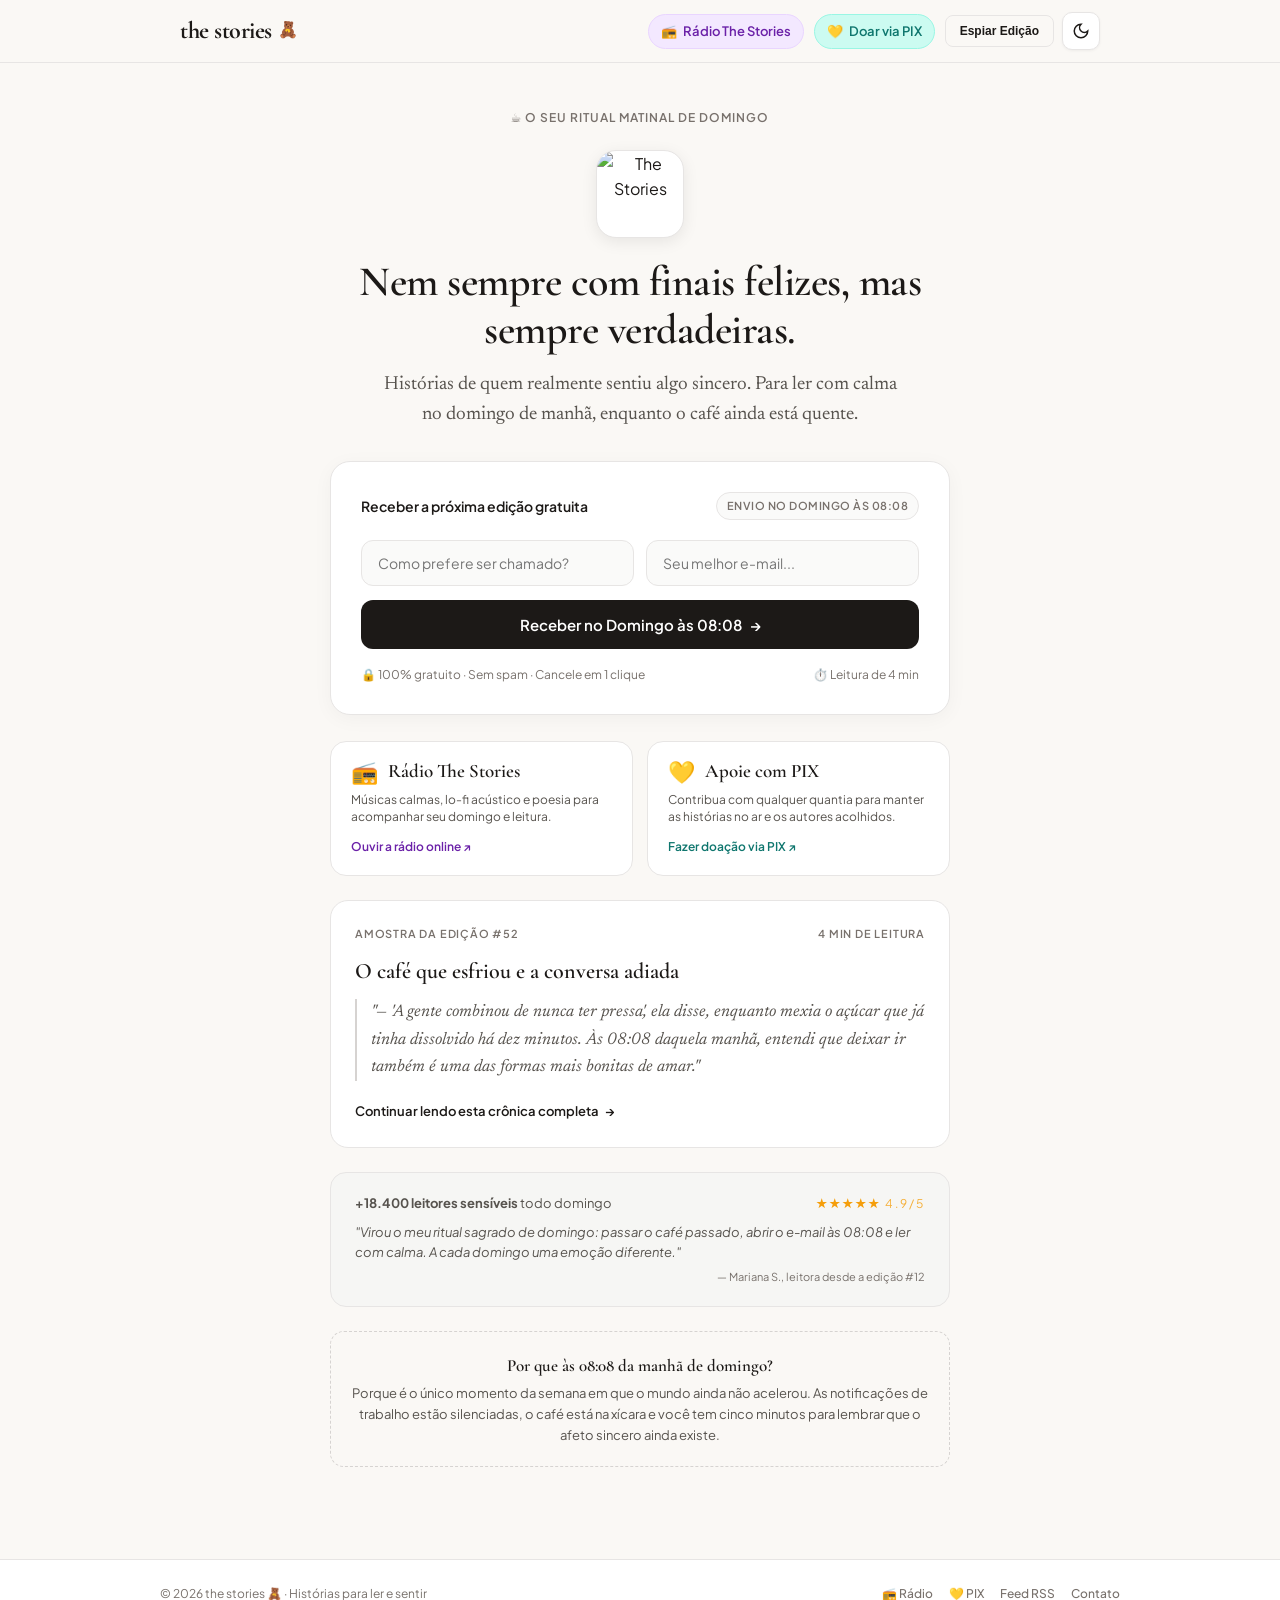
==== commit 737ac696: "feat: refactor header for mobile responsiveness Update header layout to prevent line wrapping for th" ====
--- a/index.html
+++ b/index.html
@@ -128,26 +128,36 @@
 </head>
 <body>
 
-  <!-- Topo com Logo, Links (Rádio e PIX) e Alternador Sol/Lua -->
+  <!-- Topo com Título The Stories em Uma Linha, Links Desktop, Alternador Sol/Lua e Botão Hambúrguer Mobile -->
   <header>
     <div class="header-container">
+      <!-- Marca The Stories: sempre em uma única linha (nowrap) -->
       <a href="/" class="brand-logo-text" title="The Stories — Página Inicial">
         <span>the stories</span>
         <span style="font-size: 16px;">🧸</span>
       </a>
 
+      <!-- Ações do Cabeçalho -->
       <div class="header-actions">
-        <!-- Botão Rádio The Stories -->
-        <a href="https://thestories.cc/radio" class="nav-action-link nav-radio" target="_blank" rel="noopener noreferrer" title="Ouvir a Rádio The Stories">
-          <span>📻</span>
-          <span>Rádio<span class="btn-label-long"> The Stories</span></span>
-        </a>
-
-        <!-- Botão Apoio / Doação PIX -->
-        <a href="https://thestories.cc/pix" class="nav-action-link nav-pix" target="_blank" rel="noopener noreferrer" title="Apoiar o projeto via PIX">
-          <span>💛</span>
-          <span>Doar<span class="btn-label-long"> via PIX</span></span>
-        </a>
+        <!-- Navegação Desktop (Oculta no mobile para não poluir nem quebrar o cabeçalho) -->
+        <nav class="desktop-nav" aria-label="Navegação Principal">
+          <!-- Botão Rádio The Stories -->
+          <a href="https://thestories.cc/radio" class="nav-action-link nav-radio" target="_blank" rel="noopener noreferrer" title="Ouvir a Rádio The Stories">
+            <span>📻</span>
+            <span>Rádio The Stories</span>
+          </a>
+
+          <!-- Botão Apoio / Doação PIX -->
+          <a href="https://thestories.cc/pix" class="nav-action-link nav-pix" target="_blank" rel="noopener noreferrer" title="Apoiar o projeto via PIX">
+            <span>💛</span>
+            <span>Doar via PIX</span>
+          </a>
+
+          <!-- Botão Espiar Edição -->
+          <button type="button" class="header-cta-btn" onclick="openStoryModal()">
+            <span>Espiar Edição</span>
+          </button>
+        </nav>
 
         <!-- Botão Alternador Sol / Lua (Claro / Escuro) -->
         <button
@@ -176,9 +186,51 @@
           </svg>
         </button>
 
-        <button type="button" class="header-cta-btn" onclick="openStoryModal()">
-          <span>Espiar Edição</span>
+        <!-- Botão Hambúrguer (Exibido exclusivamente no mobile) -->
+        <button
+          type="button"
+          class="hamburger-btn"
+          id="hamburgerBtn"
+          onclick="toggleMobileMenu()"
+          title="Abrir menu"
+          aria-label="Menu de navegação"
+          aria-expanded="false"
+        >
+          <!-- Ícone de 3 barras (quando fechado) -->
+          <svg class="icon-hamburger-bars" xmlns="http://www.w3.org/2000/svg" viewBox="0 0 24 24" fill="none" stroke="currentColor">
+            <line x1="3" y1="6" x2="21" y2="6"></line>
+            <line x1="3" y1="12" x2="21" y2="12"></line>
+            <line x1="3" y1="18" x2="21" y2="18"></line>
+          </svg>
+          <!-- Ícone de Fechar X (quando aberto) -->
+          <svg class="icon-hamburger-close" xmlns="http://www.w3.org/2000/svg" viewBox="0 0 24 24" fill="none" stroke="currentColor">
+            <line x1="18" y1="6" x2="6" y2="18"></line>
+            <line x1="6" y1="6" x2="18" y2="18"></line>
+          </svg>
         </button>
+      </div>
+    </div>
+
+    <!-- Gaveta do Menu Mobile Dropdown (Aparece ao clicar no Hambúrguer) -->
+    <div class="mobile-menu-drawer" id="mobileMenu">
+      <a href="https://thestories.cc/radio" class="mobile-menu-link mobile-menu-link-radio" target="_blank" rel="noopener noreferrer" onclick="closeMobileMenu()">
+        <span>📻 Ouvir Rádio The Stories</span>
+        <span>↗</span>
+      </a>
+
+      <a href="https://thestories.cc/pix" class="mobile-menu-link mobile-menu-link-pix" target="_blank" rel="noopener noreferrer" onclick="closeMobileMenu()">
+        <span>💛 Apoiar o Projeto via PIX</span>
+        <span>↗</span>
+      </a>
+
+      <a href="#amostra" class="mobile-menu-link" onclick="openStoryModal()">
+        <span>📖 Espiar Edição #52 Completa</span>
+        <span>→</span>
+      </a>
+
+      <div class="mobile-menu-info">
+        <span>☕ Envio todo domingo às 08:08</span>
+        <span>🔒 100% gratuito</span>
       </div>
     </div>
   </header>
@@ -259,7 +311,7 @@
     </div>
 
     <!-- Amostra de Domingo (Degustação de Conteúdo) -->
-    <div class="teaser-card">
+    <div class="teaser-card" id="amostra">
       <div class="teaser-top">
         <span>Amostra da Edição #52</span>
         <span>4 min de leitura</span>
--- a/style.css
+++ b/style.css
@@ -1,6 +1,7 @@
 /* ==========================================================================
    The Stories — Squeeze Page Oficial (Estilos Puros Vanilla CSS)
    Suporta Modo Claro (Alabaster Editorial) e Modo Escuro (Veludo Noturno)
+   Com Menu Hambúrguer Responsivo e Título Sem Quebra
    ========================================================================== */
 
 :root {
@@ -15,7 +16,7 @@
   --btn-bg: #1C1917;
   --btn-hover: #292524;
   --btn-text: #FFFFFF;
-  --header-bg: rgba(250, 248, 245, 0.94);
+  --header-bg: rgba(250, 248, 245, 0.96);
   --box-highlight: rgba(245, 245, 244, 0.7);
   --border-dashed: #D6D3D1;
   --quote-border: #D6D3D1;
@@ -43,7 +44,7 @@
   --btn-bg: #F5F5F4;
   --btn-hover: #FFFFFF;
   --btn-text: #121110;
-  --header-bg: rgba(18, 17, 16, 0.94);
+  --header-bg: rgba(18, 17, 16, 0.96);
   --box-highlight: rgba(30, 28, 26, 0.75);
   --border-dashed: #3E3B37;
   --quote-border: #44403C;
@@ -74,6 +75,7 @@
   display: flex;
   flex-direction: column;
   -webkit-font-smoothing: antialiased;
+  position: relative;
 }
 
 /* --------------------------------------------------------------------------
@@ -96,9 +98,10 @@
   display: flex;
   align-items: center;
   justify-content: space-between;
-  gap: 16px;
-}
-
+  gap: 12px;
+}
+
+/* Título The Stories: Sem quebra de linha em nenhuma tela */
 .brand-logo-text {
   font-family: 'Cormorant Garamond', Georgia, serif;
   font-size: 24px;
@@ -106,16 +109,24 @@
   color: var(--text-main);
   text-decoration: none;
   letter-spacing: -0.5px;
-  display: flex;
+  display: inline-flex;
   align-items: center;
   gap: 6px;
+  white-space: nowrap;
+  flex-shrink: 0;
 }
 
 .header-actions {
   display: flex;
   align-items: center;
+  gap: 8px;
+}
+
+/* Menu no Desktop */
+.desktop-nav {
+  display: flex;
+  align-items: center;
   gap: 10px;
-  flex-wrap: wrap;
 }
 
 /* Links em destaque no topo (Rádio, PIX) */
@@ -129,6 +140,7 @@
   align-items: center;
   gap: 6px;
   transition: all 0.2s ease;
+  white-space: nowrap;
 }
 
 .nav-radio {
@@ -166,6 +178,7 @@
   padding: 0;
   box-shadow: 0 1px 3px rgba(0, 0, 0, 0.05);
   transition: all 0.2s ease;
+  flex-shrink: 0;
 }
 
 .theme-toggle-btn:hover {
@@ -198,11 +211,122 @@
   align-items: center;
   gap: 6px;
   transition: all 0.15s ease;
+  white-space: nowrap;
 }
 
 .header-cta-btn:hover {
   background: var(--card-bg);
   border-color: var(--border-focus);
+}
+
+/* --------------------------------------------------------------------------
+   Botão Hambúrguer & Menu Mobile
+   -------------------------------------------------------------------------- */
+.hamburger-btn {
+  display: none;
+  background: var(--card-bg);
+  color: var(--text-main);
+  border: 1px solid var(--border-color);
+  width: 38px;
+  height: 38px;
+  border-radius: 10px;
+  align-items: center;
+  justify-content: center;
+  cursor: pointer;
+  padding: 0;
+  box-shadow: 0 1px 3px rgba(0, 0, 0, 0.05);
+  transition: all 0.2s ease;
+  flex-shrink: 0;
+}
+
+.hamburger-btn:hover {
+  border-color: var(--border-focus);
+}
+
+.hamburger-btn svg {
+  width: 20px;
+  height: 20px;
+  stroke-width: 2;
+}
+
+.icon-hamburger-bars { display: block; }
+.icon-hamburger-close { display: none; }
+
+.menu-open .icon-hamburger-bars { display: none; }
+.menu-open .icon-hamburger-close { display: block; }
+
+/* Gaveta do Menu Mobile Dropdown */
+.mobile-menu-drawer {
+  display: none;
+  position: absolute;
+  top: 100%;
+  left: 0;
+  width: 100%;
+  background: var(--card-bg);
+  border-bottom: 1px solid var(--border-color);
+  box-shadow: 0 12px 30px rgba(0, 0, 0, 0.14);
+  padding: 16px 20px 20px 20px;
+  flex-direction: column;
+  gap: 10px;
+  z-index: 50;
+  animation: slideMenuDown 0.22s ease-out;
+}
+
+.mobile-menu-drawer.active {
+  display: flex;
+}
+
+@keyframes slideMenuDown {
+  from {
+    opacity: 0;
+    transform: translateY(-8px);
+  }
+  to {
+    opacity: 1;
+    transform: translateY(0);
+  }
+}
+
+.mobile-menu-link {
+  display: flex;
+  align-items: center;
+  justify-content: space-between;
+  padding: 12px 14px;
+  border-radius: 12px;
+  text-decoration: none;
+  color: var(--text-main);
+  font-size: 14px;
+  font-weight: 600;
+  background: var(--input-bg);
+  border: 1px solid var(--border-color);
+  transition: all 0.15s ease;
+}
+
+.mobile-menu-link:hover,
+.mobile-menu-link:active {
+  border-color: var(--border-focus);
+}
+
+.mobile-menu-link-radio {
+  background: var(--radio-badge-bg);
+  color: var(--radio-badge-text);
+  border-color: var(--radio-badge-border);
+}
+
+.mobile-menu-link-pix {
+  background: var(--pix-badge-bg);
+  color: var(--pix-badge-text);
+  border-color: var(--pix-badge-border);
+}
+
+.mobile-menu-info {
+  display: flex;
+  align-items: center;
+  justify-content: space-between;
+  font-size: 12px;
+  color: var(--text-subtle);
+  padding: 10px 4px 2px 4px;
+  border-top: 1px dashed var(--border-dashed);
 }
 
 /* --------------------------------------------------------------------------
@@ -738,9 +862,26 @@
 }
 
 /* --------------------------------------------------------------------------
-   Responsividade
-   -------------------------------------------------------------------------- */
-@media (max-width: 640px) {
+   Responsividade: Ajustes Específicos para Mobile e Tablet
+   -------------------------------------------------------------------------- */
+@media (max-width: 768px) {
+  /* Título The Stories garantido em UMA ÚNICA LINHA no mobile */
+  .brand-logo-text {
+    font-size: 21px;
+    white-space: nowrap !important;
+    max-width: 65%;
+  }
+
+  /* Oculta os links soltos do topo no mobile */
+  .desktop-nav {
+    display: none !important;
+  }
+
+  /* Exibe o botão hambúrguer no mobile */
+  .hamburger-btn {
+    display: flex !important;
+  }
+
   h1 { font-size: 32px; }
   .description { font-size: 17px; }
   .input-grid { grid-template-columns: 1fr; }
@@ -748,5 +889,13 @@
   .form-card { padding: 20px; }
   .footer-content { flex-direction: column; text-align: center; }
   .modal-card { padding: 22px; }
-  .nav-action-link span.btn-label-long { display: none; }
-}
+}
+
+@media (max-width: 400px) {
+  .brand-logo-text {
+    font-size: 19px;
+  }
+  .header-container {
+    padding: 10px 14px;
+  }
+}
